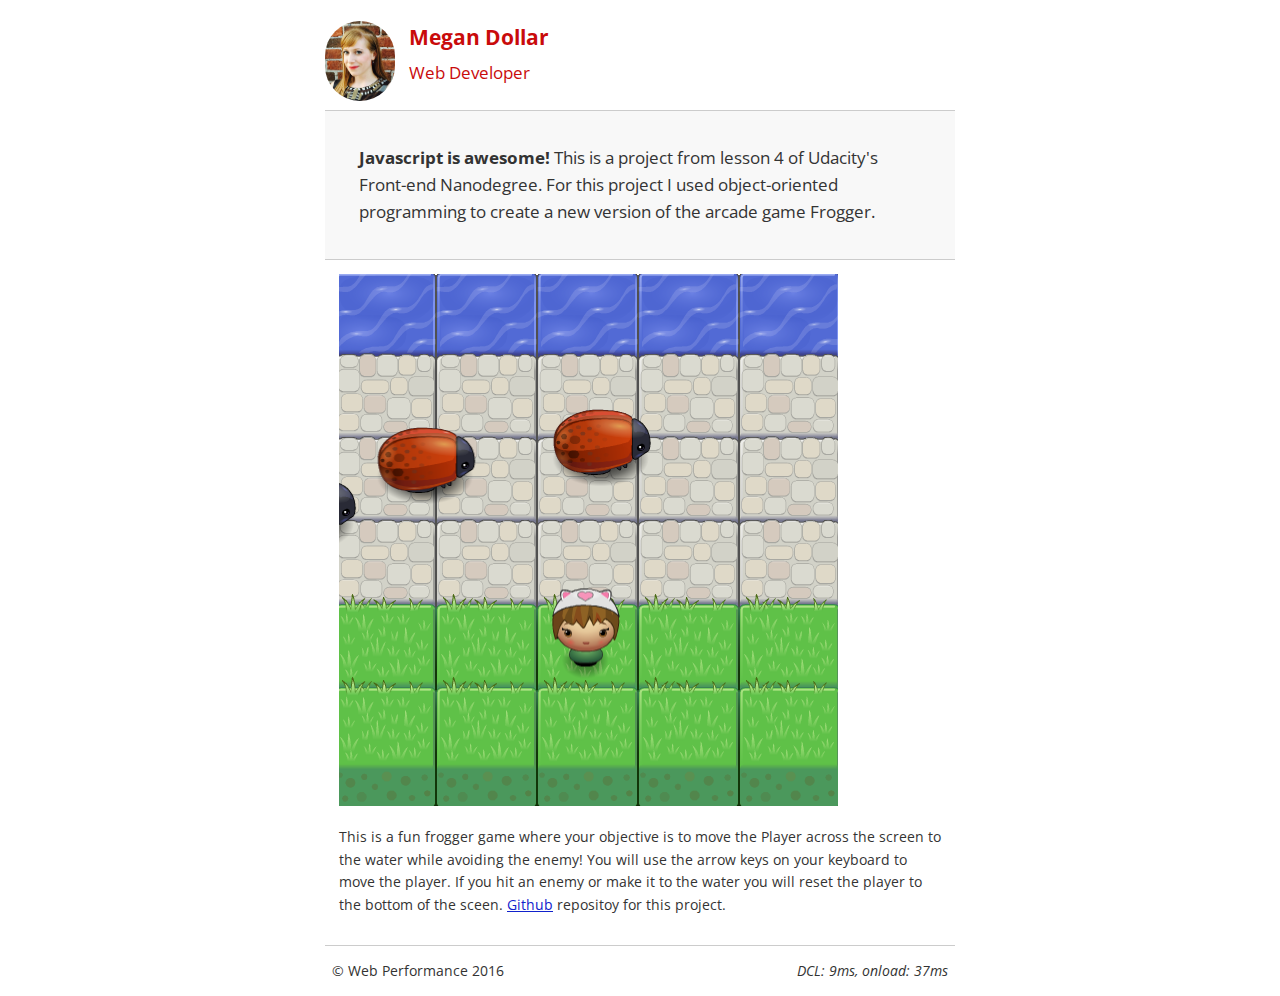
==== Arcade_Game.html @ c4dc1953 "commit" ====
<!DOCTYPE html>
<html lang="en">
  <head>
    <meta charset="utf-8">
    <meta name="viewport" content="width=device-width, initial-scale=1">
    <meta name="description" content="Arcade Game ">
    <meta name="author" content="Megan Dollar">
    <title>Megan Dollar: Website Performance Optimization</title>

    <!-- Hmm, what is the impact of web fonts on speed? Measure it... -->
    <link href="//fonts.googleapis.com/css?family=Open+Sans:400,700" rel="stylesheet"> 

    <link href="css/stylemin.css" rel="stylesheet">
    <link href="css/printmin.css" rel="stylesheet" media="print">

    <script>
      (function(w,g){w['GoogleAnalyticsObject']=g;
      w[g]=w[g]||function(){(w[g].q=w[g].q||[]).push(arguments)};w[g].l=1*new Date();})(window,'ga');

      // Optional TODO: replace with your Google Analytics profile ID.
      ga('create', 'UA-XXXX-Y');
      ga('send', 'pageview');
    </script>
    <script async src="//www.google-analytics.com/analytics.js"></script>
    <script async src="js/perfmattersmin.js"></script>
  </head>

  <body>
    <header>
      <a href="https://github.com/megdollar"><img src="img/megan.jpg" class="profile"></a>
      <p>Megan Dollar<br><span>Web Developer</span></p>
    </header>

    <div class="container">
      <div class="hero">
        <strong>Javascript is awesome!</strong> This is a project from lesson 4 of Udacity's Front-end Nanodegree. For this project I used object-oriented programming to create a new version of the arcade game Frogger.
      </div>

      <div class="content">

        <a href="https://megdollar.github.io/Arcade_Game/">
          <img class="img-responsive" src="img/arcade.png">
        </a>

        <p>This is a fun frogger game where your objective is to move the Player across the screen to the water while avoiding the enemy! You will use the arrow keys on your keyboard to move the player. If you hit an enemy or make it to the water you will reset the player to the bottom of the sceen.
        <a href="https://github.com/megdollar/Arcade_Game">Github</a> repositoy for this project.
        </p>

       

    </div>

    <footer>
      <p>&copy; Web Performance 2016 <span id="crp-stats"></span></p>
    </footer>
  </body>
</html>
---- css/stylemin.css ----
.hero,footer{border-top:1px solid #ccc}footer span,li p{font-style:italic}html{font-size:100%;overflow-y:scroll;-webkit-tap-highlight-color:transparent;-ms-text-size-adjust:100%;-webkit-text-size-adjust:none}body{margin:0;font-size:14px;line-height:1.61;font-weight:400;background:#fff}b,header p,strong{font-weight:700}body,button,input,select,textarea{font-family:'Open Sans',sans-serif;color:#333}a{color:#12C}a:visited{color:#61C}a:focus{outline:dotted thin}a:active,a:hover{color:#c00;outline:0}code,pre{font-family:monospace,monospace;font-size:1em}ol,ul{margin:1em 0;padding:0 0 0 20px}img{border:0;max-width:100%}.profile{height:80px;width:70px}.container,footer,header{max-width:45em;margin:0 auto}header{padding:0 .5em;color:#C90B0B}header img{border-radius:40px;float:left}header p{font-size:1.5em;padding-left:4em}header p span{font-size:.8em;font-weight:400}.hero{padding:2em;background-color:#f8f8f8;font-size:1.2em;border-bottom:1px solid #ccc}.content{padding:1em}.content li{list-style-type:none;font-size:1.1em}li img{float:left;padding-right:1em}li p{font-size:.9em}footer{padding:0 .5em}footer span{float:right}@media only screen and (max-width:480px){body{font-size:12px}header p{padding-left:4.5em}}
---- css/printmin.css ----
@media print{*{background:0 0!important;color:#000!important;text-shadow:none!important;filter:none!important;-ms-filter:none!important}a,a:visited{color:#444!important;text-decoration:underline}a[href]:after{content:" (" attr(href) ")"}img,tr{page-break-inside:avoid}img{max-width:100%!important}@page{margin:.5cm}h2,h3,p{orphans:3;widows:3}h2,h3{page-break-after:avoid}}
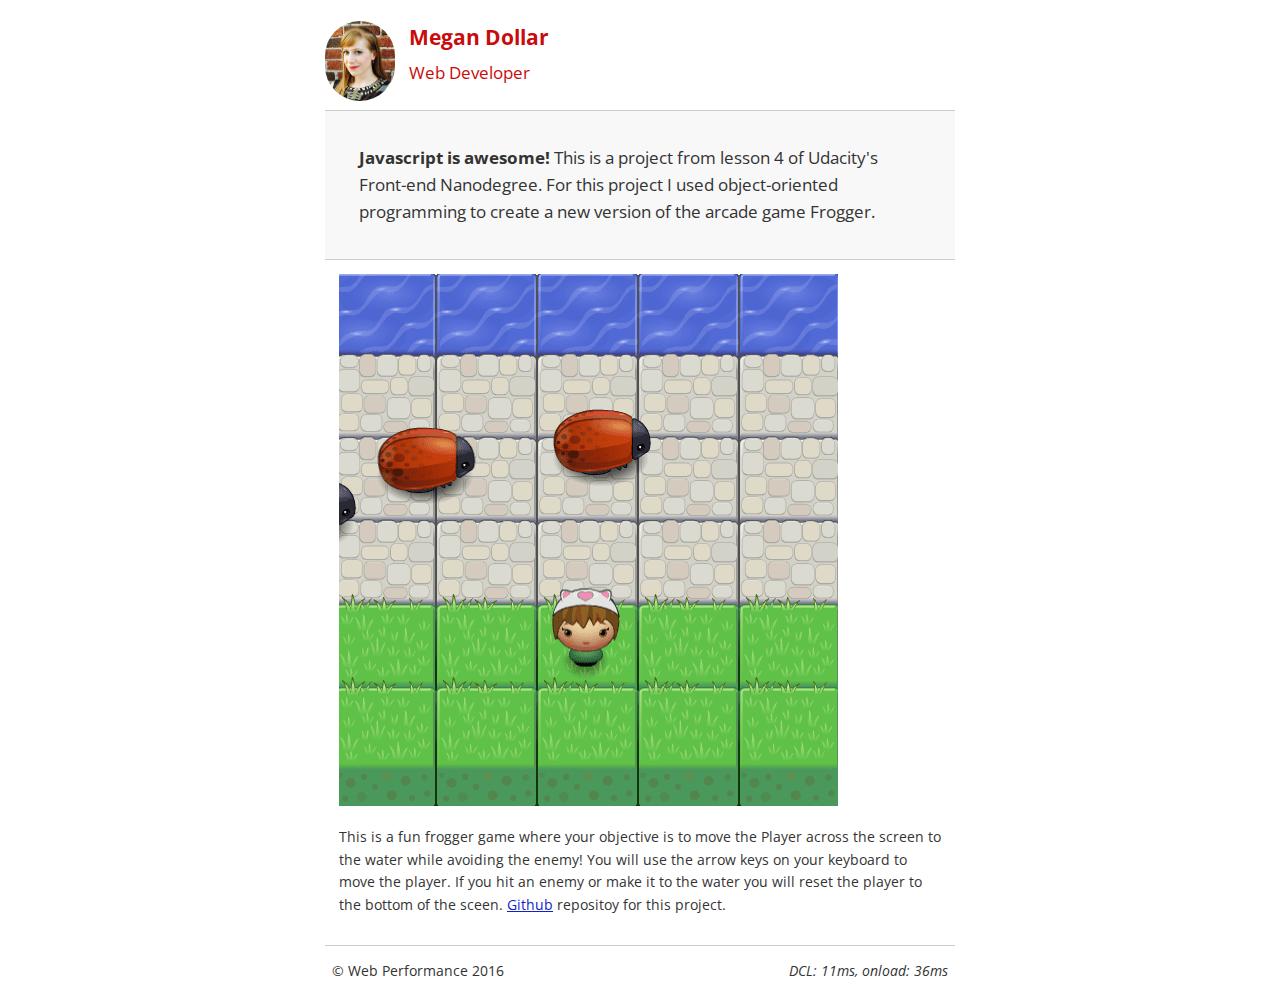
==== commit 84f10e4c: "Update Arcade_Game.html" ====
--- a/Arcade_Game.html
+++ b/Arcade_Game.html
@@ -27,7 +27,7 @@
 
   <body>
     <header>
-      <a href="https://github.com/megdollar"><img src="img/megan.jpg" class="profile"></a>
+      <a href="https://github.com/megdollar"><img src="img/megan-min.jpg" class="profile"></a>
       <p>Megan Dollar<br><span>Web Developer</span></p>
     </header>
 
@@ -39,7 +39,7 @@
       <div class="content">
 
         <a href="https://megdollar.github.io/Arcade_Game/">
-          <img class="img-responsive" src="img/arcade.png">
+          <img class="img-responsive" src="img/arcade-min.png">
         </a>
 
         <p>This is a fun frogger game where your objective is to move the Player across the screen to the water while avoiding the enemy! You will use the arrow keys on your keyboard to move the player. If you hit an enemy or make it to the water you will reset the player to the bottom of the sceen.
